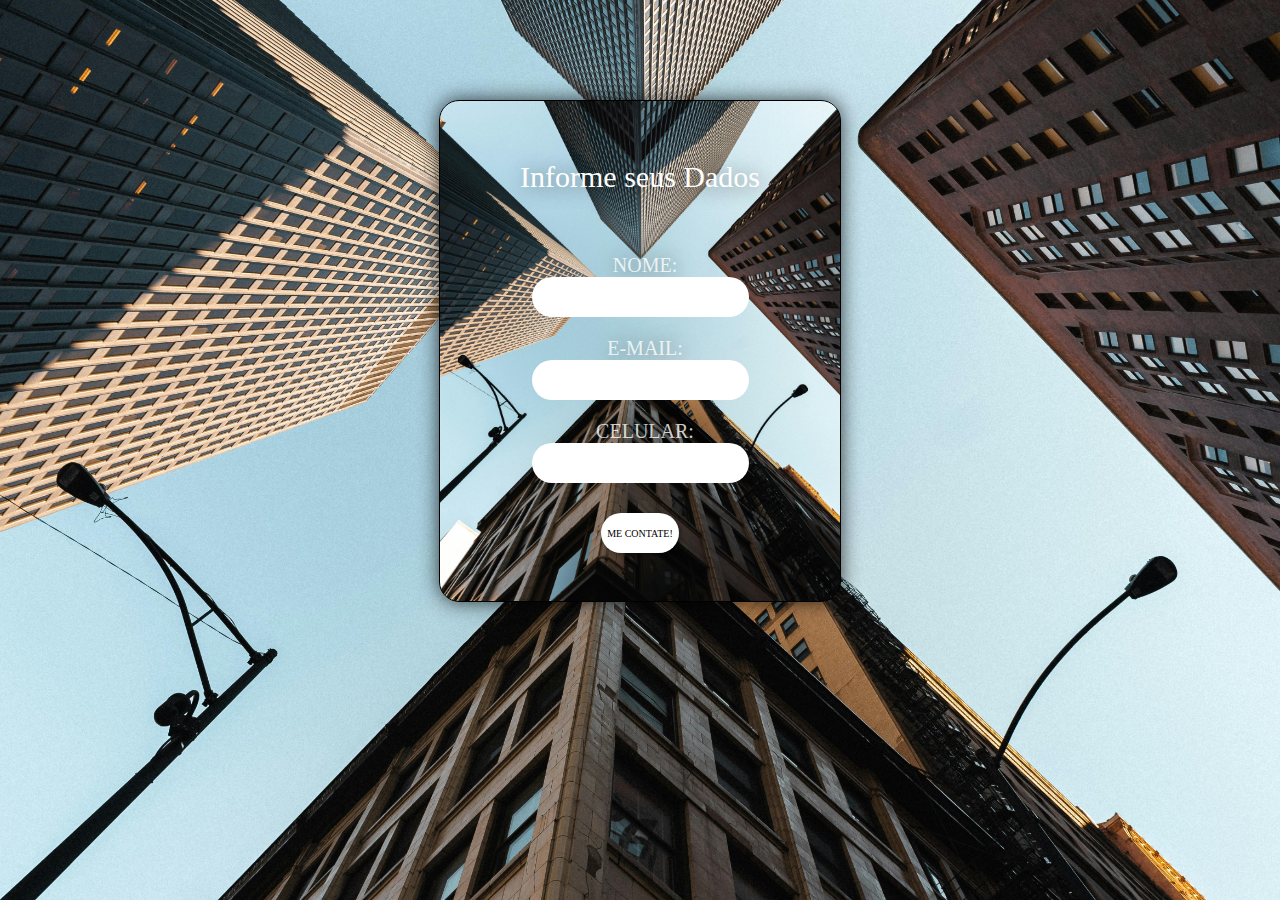
==== index.html @ a00d8384 "vapo" ====
<!DOCTYPE html>
<html lang="pt-BR">
<head>

    <meta charset="UTF-8">
    <meta name="viewport" content="width=device-width, initial-scale=1.0">
    <link rel="stylesheet" href="./css.css">
    <script src = "./js.js"></script>
    
    <title>Lead</title>

</head>
<body>
    <div class = "login">
        <h1>Informe seus Dados</h1>
        <label>Nome: </label>
        <input type="text">
        <label>E-mail: </label>
        <input type="text">
        <label>Celular: </label>
        <input type="text">
        <button id = "start"; onclick = "teste()">Me contate!</button>
    </div>
</body>
</html>
---- css.css ----
body{
    display: flex;
    justify-content: center;
    align-items: center;
    margin-top: 100px;
    background-color: black;
    background-image: url(imagens/pexels-lukas-rodriguez-1845331-15913242.jpg);
    background-blend-mode: multiply;
    background-position: center;
    background-size: cover;
    background-attachment: fixed;
    background-blend-mode: screen;
}

.login {
    border: 1px solid black;
    width: 400px;
    height: 500px;
    background: url(imagens/pexels-lukas-rodriguez-1845331-15913242.jpg);
    color: white;
    border-radius: 20px;
    box-shadow: 0px 0px 20px rgba( 0,0,0,0.75);
    background-size: cover;
    background-position: center;
    overflow: hidden;
    display: flex;
    justify-content: center;
    align-items: center;
    flex-direction: column;
    
}

form{
    display: block;
    box-sizing: border-box;
    padding: 40px;
    width: 100%;
    height: 100%;
    backdrop-filter: brightness(40%);
    flex-direction: column;
    display: flex;
    gap: 5px;

}

h1{
    font-weight: normal;
    font-size: 30px;
    text-shadow: 2px 2px 20px rgba(0,0,0,0.5);
    margin-bottom: 60px;
    text-align: center;
    font-family: 'Montserrat black';
}

label{
    color: rgba(255,255,255,0.8);
    text-transform: uppercase;
    font-size: 20px;
    padding-left: 10px;
    font-family: 'Montserrat medium';
    text-shadow: 2px 2px 20px rgba(0,0,0,0.5);

}

input{
    background-color: rgb(255, 255, 255);
    height: 40px;
    line-height: 40px;
    border-radius: 20px;
    padding: 0px 20px;
    border: none;
    margin-bottom: 20px;
    color: rgb(5, 5, 5);
    display: flex;
    justify-content: center;
    align-items: center;

}

button{
    background: rgb(255, 255, 255);
    height: 40px;
    line-height: 40px;
    border-radius: 40px;
    border: none;
    margin: 10px 0px;
    box-shadow: 2px 2px 5px rgba(0,0,0,0.3);
    color: rgb(0, 0, 0);
    font-size: 10px;
    text-transform: uppercase;
    font-family: 'Montserrat black';

}

@keyframes pulse {
    0% { transform: scale(1);}
    50% { transform: scale(0.55);}
    100% { transform: scale(1);}
    
}

.pulse {
    animation: pulse 0.3s ease-in-out;

}
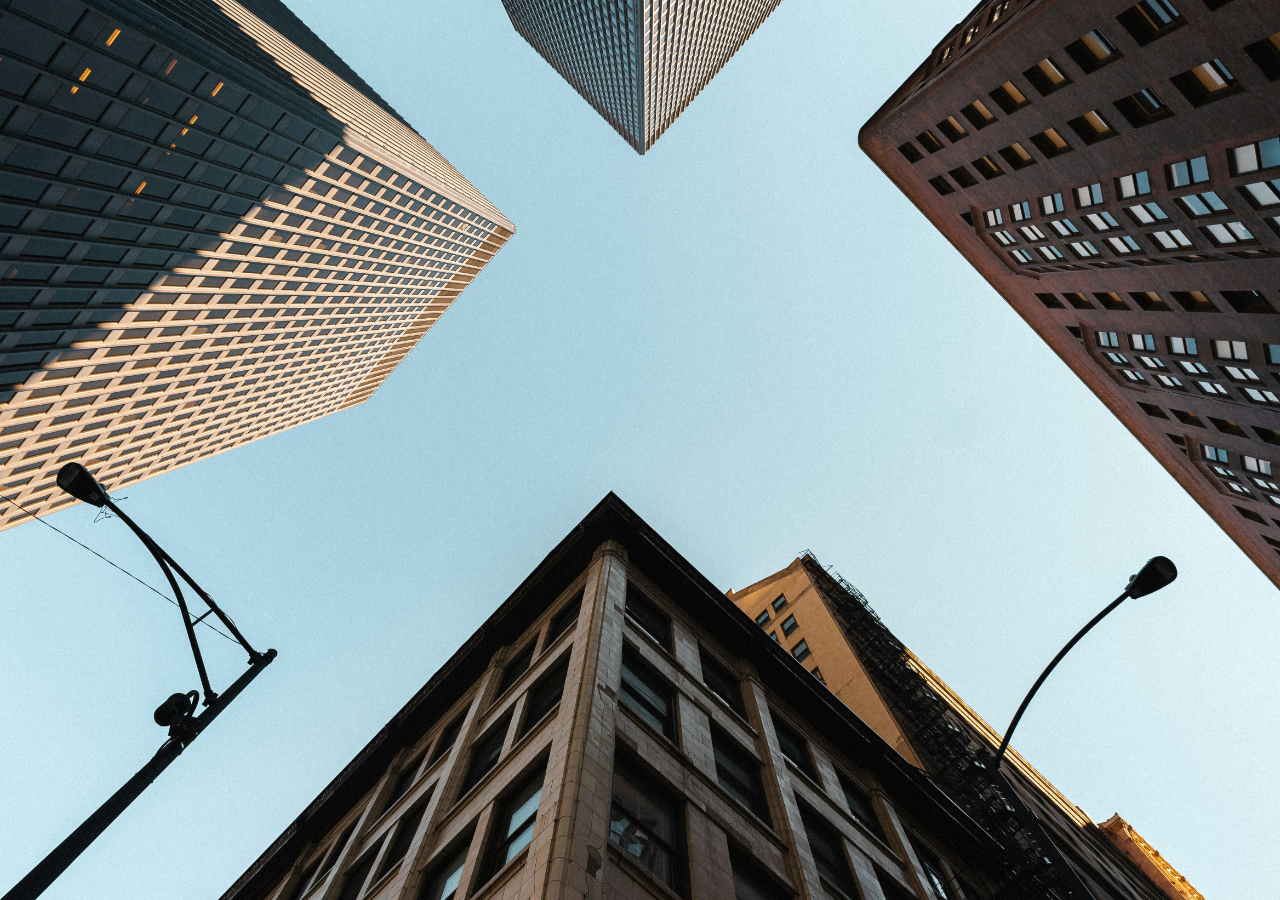
==== commit fc67a7cc: "yes" ====
--- a/index.html
+++ b/index.html
@@ -7,19 +7,9 @@
     <link rel="stylesheet" href="./css.css">
     <script src = "./js.js"></script>
     
-    <title>Lead</title>
+    <title>JFSG IMOBILIÁRIA</title>
 
 </head>
 <body>
-    <div class = "login">
-        <h1>Informe seus Dados</h1>
-        <label>Nome: </label>
-        <input type="text">
-        <label>E-mail: </label>
-        <input type="text">
-        <label>Celular: </label>
-        <input type="text">
-        <button id = "start"; onclick = "teste()">Me contate!</button>
-    </div>
 </body>
-</html>
+</html>--- a/css.css
+++ b/css.css
@@ -13,13 +13,13 @@
 }
 
 .login {
-    border: 1px solid black;
+    border: 2px solid black;
     width: 400px;
     height: 500px;
-    background: url(imagens/pexels-lukas-rodriguez-1845331-15913242.jpg);
+    background: url(imagens/pexels-justinas-ribakauskas-926248479-27897293.jpg);
     color: white;
     border-radius: 20px;
-    box-shadow: 0px 0px 20px rgba( 0,0,0,0.75);
+    box-shadow: 0px 0px 100px rgba( 0,0,0,0.75);
     background-size: cover;
     background-position: center;
     overflow: hidden;
@@ -27,7 +27,6 @@
     justify-content: center;
     align-items: center;
     flex-direction: column;
-    
 }
 
 form{
@@ -40,7 +39,6 @@
     flex-direction: column;
     display: flex;
     gap: 5px;
-
 }
 
 h1{
@@ -59,7 +57,6 @@
     padding-left: 10px;
     font-family: 'Montserrat medium';
     text-shadow: 2px 2px 20px rgba(0,0,0,0.5);
-
 }
 
 input{
@@ -89,7 +86,7 @@
     font-size: 10px;
     text-transform: uppercase;
     font-family: 'Montserrat black';
-
+    
 }
 
 @keyframes pulse {
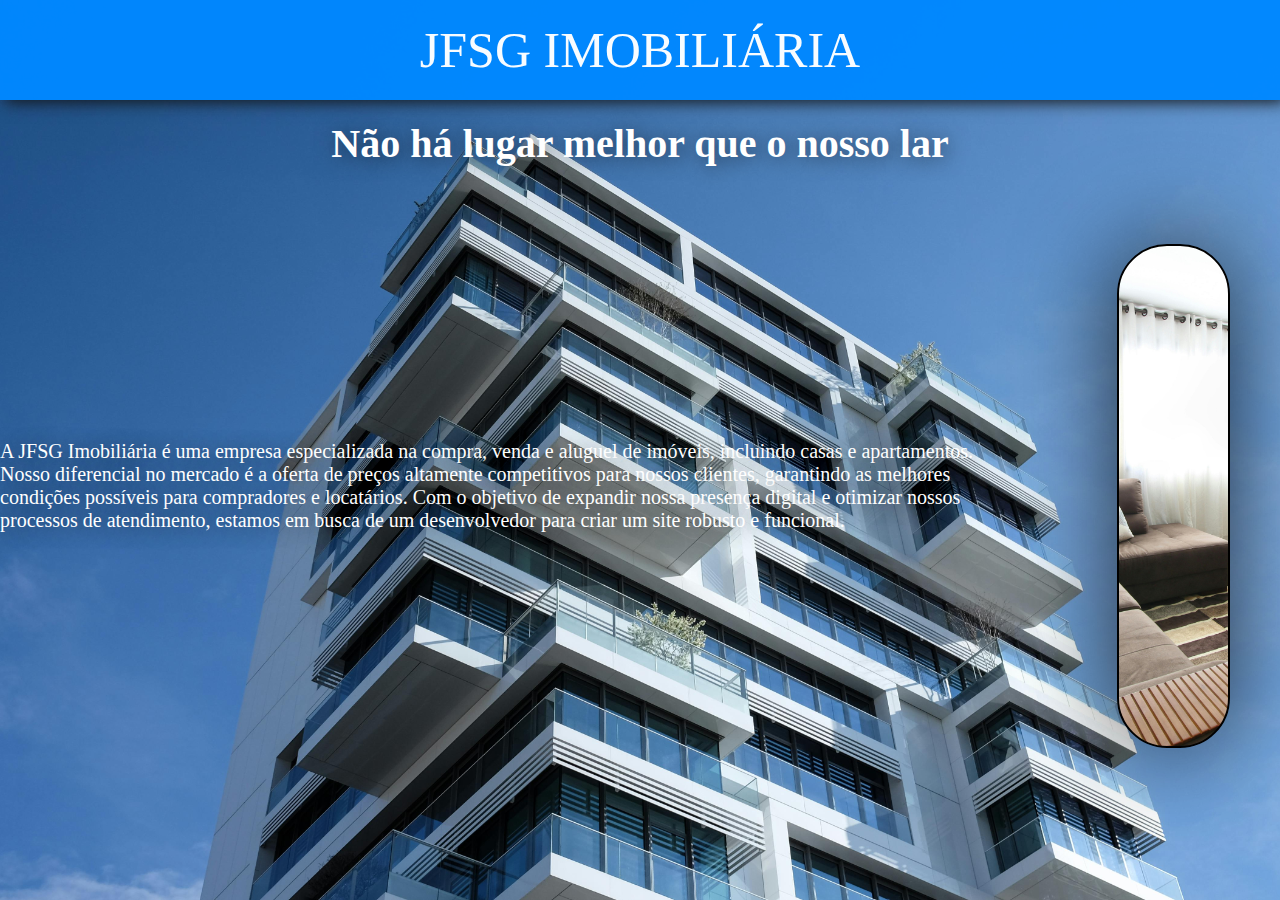
==== commit 7ce368de: "vo passa gelinho no seu corpo" ====
--- a/index.html
+++ b/index.html
@@ -4,12 +4,27 @@
 
     <meta charset="UTF-8">
     <meta name="viewport" content="width=device-width, initial-scale=1.0">
-    <link rel="stylesheet" href="./css.css">
+    <link rel="stylesheet" href="./home.css">
     <script src = "./js.js"></script>
     
     <title>JFSG IMOBILIÁRIA</title>
 
 </head>
 <body>
+    <div class="cabeçudo">
+        <div class="nome">JFSG IMOBILIÁRIA</div>
+    </div>
+    <div class="comecin">
+        <h1>Não há lugar melhor que o nosso lar</h1>
+    </div>
+    <div class="esquerdinha">
+        <p>A JFSG Imobiliária é uma empresa especializada na compra,
+            venda e aluguel de imóveis, incluindo casas e apartamentos. Nosso diferencial no mercado
+            é a oferta de preços altamente competitivos para nossos clientes, garantindo as melhores
+            condições possíveis para compradores e locatários. Com o objetivo de expandir nossa
+            presença digital e otimizar nossos processos de atendimento, estamos em busca de um
+            desenvolvedor para criar um site robusto e funcional.</p>
+        <div class="boxxx"></div>
+    </div>
 </body>
 </html>--- a/home.css
+++ b/home.css
@@ -0,0 +1,75 @@
+body {
+    margin: 0;
+    background-image: url(imagens/pexels-marketingtuig-87223.jpg);
+    background-blend-mode: multiply;
+    background-position: center;
+    background-size: cover;
+    background-attachment: fixed;
+    background-blend-mode: screen;
+    height: 100vh;
+}
+
+.cabeçudo {
+    position: fixed;
+    top: 0;
+    left: 0;
+    width: 100%;
+    height: 100px; 
+    background-color: #0088fff8;
+    color: #fffffff8;
+    display: flex;
+    align-items: center;
+    justify-content: center;
+    box-shadow: 5px 2px 15px hsla(0, 0%, 7%, 0.973);
+    z-index: 1000;
+    padding: 20px;
+    box-sizing: border-box;
+}
+
+.nome {
+    font-family: 'Montserrat Black';
+    font-size: 50px;
+}
+
+.comecin{
+    display: flex;
+    justify-content: center;
+    align-items: center;
+}
+
+h1{
+    margin-top: 120px;
+    font-family: 'Montserrat Black';
+    font-size: 40px;
+    color: rgb(255, 255, 255);
+    text-shadow: 2px 2px 20px rgba(0,0,0,0.5);
+}
+
+p{
+    margin-top: 50px;
+    margin-right: 100px;
+    font-family: 'Montserrat medium';
+    font-size: 20px;
+    color: rgb(255, 255, 255);
+    text-shadow: 2px 2px 20px rgba(0,0,0,0.5);
+
+}
+
+.esquerdinha{
+    display: flex;
+    justify-content: space-around;
+    align-items: center;
+}
+
+.boxxx { 
+    margin-top: 50px;
+    margin-right: 50px;
+    border: 2px solid black;
+    width: 400px;
+    height: 500px;
+    background-image: url(imagens/pexels-pixabay-275484.jpg);
+    border-radius: 50px;
+    box-shadow: 0px 0px 100px rgba(0, 0, 0, 0.75);
+    background-size: cover;
+    background-position: center;
+}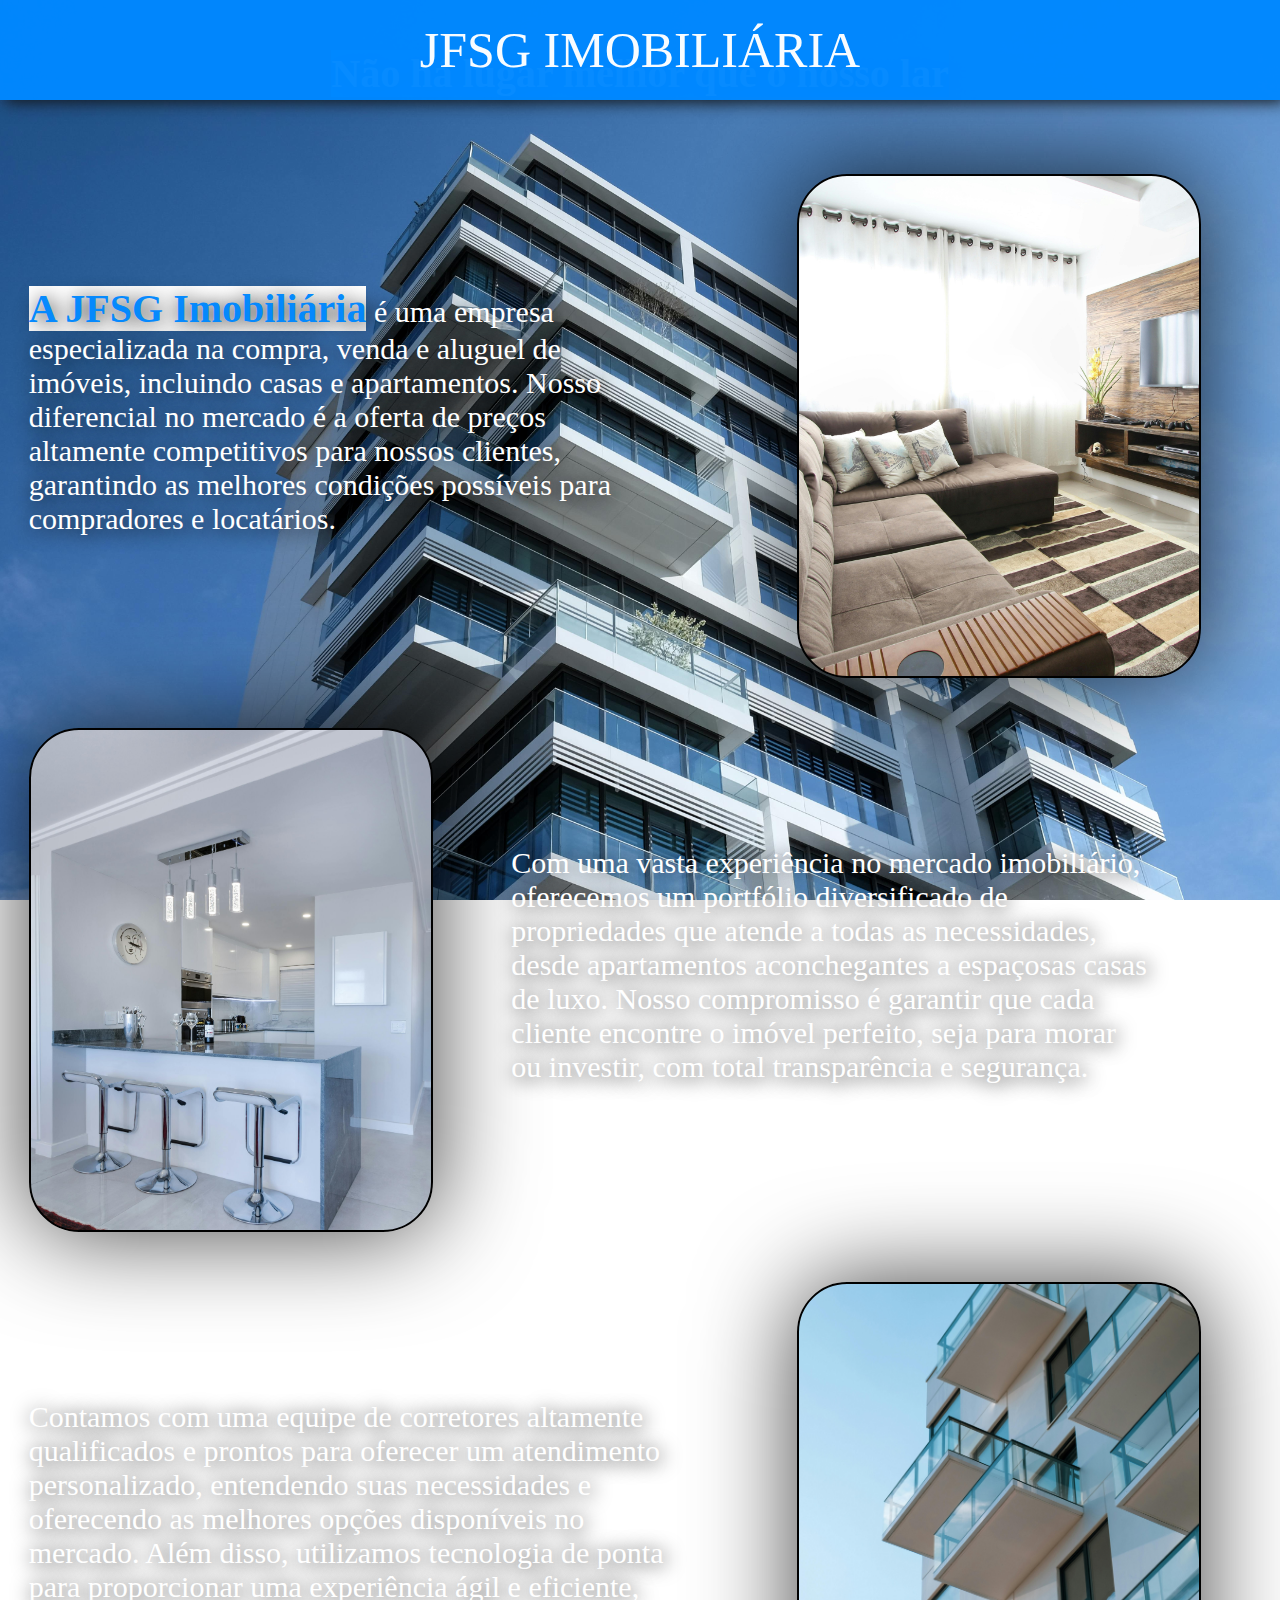
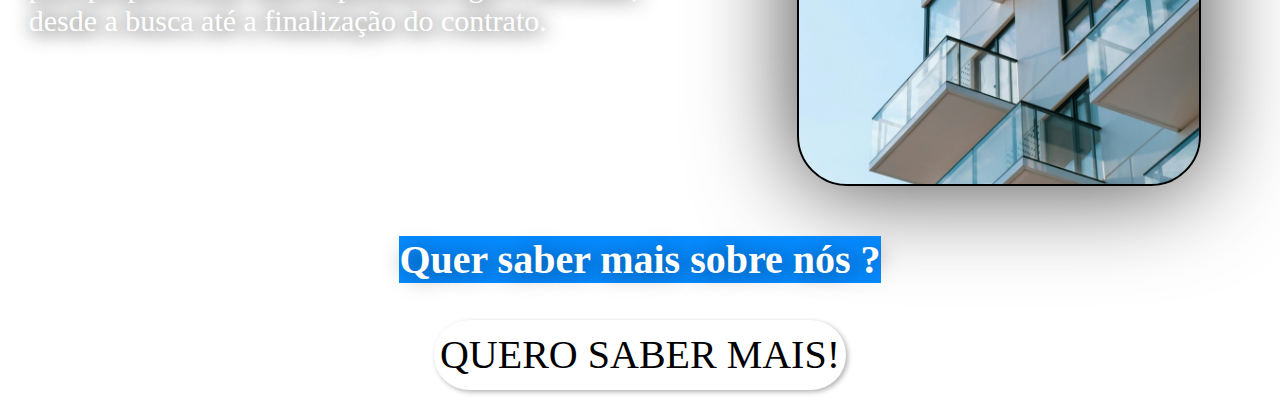
==== commit 152877b6: "vapo" ====
--- a/index.html
+++ b/index.html
@@ -5,7 +5,7 @@
     <meta charset="UTF-8">
     <meta name="viewport" content="width=device-width, initial-scale=1.0">
     <link rel="stylesheet" href="./home.css">
-    <script src = "./js.js"></script>
+    <script src = "./home.js"></script>
     
     <title>JFSG IMOBILIÁRIA</title>
 
@@ -18,13 +18,23 @@
         <h1>Não há lugar melhor que o nosso lar</h1>
     </div>
     <div class="esquerdinha">
-        <p>A JFSG Imobiliária é uma empresa especializada na compra,
+        <p>     <b>A JFSG Imobiliária</b> é uma empresa especializada na compra,
             venda e aluguel de imóveis, incluindo casas e apartamentos. Nosso diferencial no mercado
             é a oferta de preços altamente competitivos para nossos clientes, garantindo as melhores
-            condições possíveis para compradores e locatários. Com o objetivo de expandir nossa
-            presença digital e otimizar nossos processos de atendimento, estamos em busca de um
-            desenvolvedor para criar um site robusto e funcional.</p>
+            condições possíveis para compradores e locatários.</p>
         <div class="boxxx"></div>
+    </div>
+    <div class="esquerdinha">
+        <div class="boxx"></div>
+        <p>Com uma vasta experiência no mercado imobiliário, oferecemos um portfólio diversificado de propriedades que atende a todas as necessidades, desde apartamentos aconchegantes a espaçosas casas de luxo. Nosso compromisso é garantir que cada cliente encontre o imóvel perfeito, seja para morar ou investir, com total transparência e segurança.</p>
+    </div>
+    <div class="esquerdinha">
+        <p>Contamos com uma equipe de corretores altamente qualificados e prontos para oferecer um atendimento personalizado, entendendo suas necessidades e oferecendo as melhores opções disponíveis no mercado. Além disso, utilizamos tecnologia de ponta para proporcionar uma experiência ágil e eficiente, desde a busca até a finalização do contrato.</p>
+        <div class="box"></div>
+    </div>
+    <div class="comecin">
+        <h1>Quer saber mais sobre nós ?</h1>       
+        <button id = "start"; onclick = "teste()" >Quero saber mais!</button>
     </div>
 </body>
 </html>--- a/home.css
+++ b/home.css
@@ -27,7 +27,7 @@
 }
 
 .nome {
-    font-family: 'Montserrat Black';
+    font-family: 'Montserrat black';
     font-size: 50px;
 }
 
@@ -35,29 +35,48 @@
     display: flex;
     justify-content: center;
     align-items: center;
+    flex-direction: column;
 }
 
 h1{
     margin-top: 120px;
-    font-family: 'Montserrat Black';
+    font-family: 'Montserrat black';
     font-size: 40px;
     color: rgb(255, 255, 255);
     text-shadow: 2px 2px 20px rgba(0,0,0,0.5);
+    background-color:  #0088fff8;
+}
+
+h1{
+    margin-top: 50px;
+    font-family: 'Montserrat black';
+    font-size: 40px;
+    color: rgb(255, 255, 255);
+    text-shadow: 2px 2px 20px rgba(0,0,0,0.5);
+    background-color:  #0088fff8;
 }
 
 p{
     margin-top: 50px;
+    width: 50%;
     margin-right: 100px;
     font-family: 'Montserrat medium';
-    font-size: 20px;
+    font-size: 30px;
     color: rgb(255, 255, 255);
-    text-shadow: 2px 2px 20px rgba(0,0,0,0.5);
+    text-shadow: 2px 2px 20px rgba(0,0,0,100);
 
 }
 
+b{
+    font-size: 40px;
+    color: #0088fff8;
+    background-color: rgb(255, 255, 255);
+
+    
+}
 .esquerdinha{
     display: flex;
-    justify-content: space-around;
+    justify-content: space-evenly;
     align-items: center;
 }
 
@@ -67,9 +86,67 @@
     border: 2px solid black;
     width: 400px;
     height: 500px;
-    background-image: url(imagens/pexels-pixabay-275484.jpg);
     border-radius: 50px;
     box-shadow: 0px 0px 100px rgba(0, 0, 0, 0.75);
     background-size: cover;
     background-position: center;
+    background-image:url(imagens/pexels-pixabay-275484.jpg);
+
+    
+}
+
+.boxx { 
+    margin-top: 50px;
+    margin-right: 50px;
+    border: 2px solid black;
+    width: 400px;
+    height: 500px;
+    border-radius: 50px;
+    box-shadow: 0px 0px 100px rgba(0, 0, 0, 0.75);
+    background-size: cover;
+    background-position: center;
+    background-image:url(imagens/pexels-jvdm-1454805.jpg);
+
+    
+}
+
+.box { 
+    margin-top: 50px;
+    margin-right: 50px;
+    border: 2px solid black;
+    width: 400px;
+    height: 500px;
+    border-radius: 50px;
+    box-shadow: 0px 0px 100px rgba(0, 0, 0, 0.75);
+    background-size: cover;
+    background-position: center;
+    background-image:url(imagens/pexels-jovydas-2462015.jpg);
+
+    
+}
+
+button{
+    background: rgb(255, 255, 255);
+    height: 70px;
+    line-height: 40px;
+    border-radius: 40px;
+    border: none;
+    margin: 10px 0px;
+    box-shadow: 2px 2px 5px rgba(0,0,0,0.3);
+    color: rgb(0, 0, 0);
+    font-size: 40px;
+    text-transform: uppercase;
+    font-family: 'Montserrat black';
+    
+}
+
+@keyframes pulse {
+    0% { transform: scale(1);}
+    50% { transform: scale(0.55);}
+    100% { transform: scale(1);}
+    
+}
+
+.pulse {
+    animation: pulse 0.3s ease-in-out;
 }